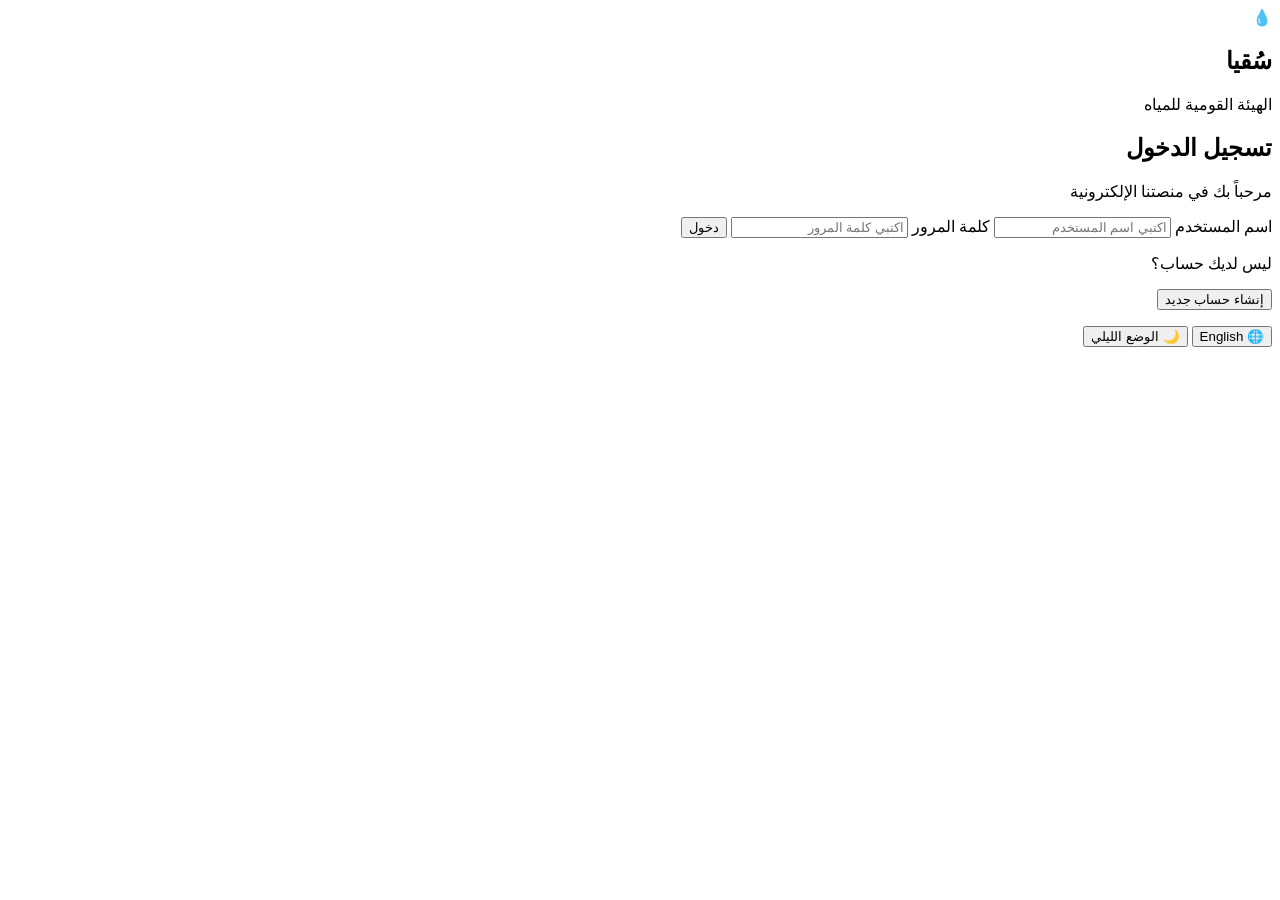
==== index.html @ 44ef97c0 "Add files via upload" ====
<!DOCTYPE html>
<html lang="ar" dir="rtl">

<head>
    <meta charset="UTF-8">
    <meta name="viewport" content="width=device-width, initial-scale=1.0">

    <title data-ar="تسجيل الدخول | سُقيا"
           data-en="Login | Sugia">تسجيل الدخول | سُقيا</title>

    <link rel="stylesheet" href="style.css">
</head>

<body data-page="login">

    <main class="login-page">

        <section class="login-card">

            <div class="water-logo">💧</div>

            <h1 data-ar="سُقيا" data-en="Sugia">سُقيا</h1>

            <p class="subtitle"
               data-ar="الهيئة القومية للمياه"
               data-en="National Water Authority">
                الهيئة القومية للمياه
            </p>

            <!-- تسجيل الدخول -->

            <section id="loginSection">

                <h2 data-ar="تسجيل الدخول"
                    data-en="Login">تسجيل الدخول</h2>

                <p data-ar="مرحباً بك في منصتنا الإلكترونية"
                   data-en="Welcome to our electronic platform">
                    مرحباً بك في منصتنا الإلكترونية
                </p>

                <form id="loginForm">

                    <label for="username"
                           data-ar="اسم المستخدم"
                           data-en="Username">
                        اسم المستخدم
                    </label>

                    <input
                        id="username"
                        type="text"
                        placeholder="اكتبي اسم المستخدم"
                        data-placeholder-ar="اكتبي اسم المستخدم"
                        data-placeholder-en="Enter your username"
                        required
                    >

                    <label for="password"
                           data-ar="كلمة المرور"
                           data-en="Password">
                        كلمة المرور
                    </label>

                    <input
                        id="password"
                        type="password"
                        placeholder="اكتبي كلمة المرور"
                        data-placeholder-ar="اكتبي كلمة المرور"
                        data-placeholder-en="Enter your password"
                        required
                    >

                    <button type="submit" class="btn"
                            data-ar="دخول"
                            data-en="Login">
                        دخول
                    </button>

                </form>

                <div class="register-area">

                    <p data-ar="ليس لديك حساب؟"
                       data-en="Don't have an account?">
                        ليس لديك حساب؟
                    </p>

                    <button
                        type="button"
                        id="showRegister"
                        class="btn secondary"
                        data-ar="إنشاء حساب جديد"
                        data-en="Create New Account">
                        إنشاء حساب جديد
                    </button>

                </div>

            </section>

            <!-- إنشاء حساب -->

            <section id="registerSection" hidden>

                <h2 data-ar="إنشاء حساب جديد"
                    data-en="Create New Account">
                    إنشاء حساب جديد
                </h2>

                <form id="registerForm">

                    <label for="newName"
                           data-ar="الاسم الكامل"
                           data-en="Full Name">
                        الاسم الكامل
                    </label>

                    <input
                        id="newName"
                        type="text"
                        placeholder="أدخلي الاسم الكامل"
                        data-placeholder-ar="أدخلي الاسم الكامل"
                        data-placeholder-en="Enter your full name"
                        required
                    >

                    <label for="newUsername"
                           data-ar="اسم المستخدم"
                           data-en="Username">
                        اسم المستخدم
                    </label>

                    <input
                        id="newUsername"
                        type="text"
                        placeholder="اختاري اسم مستخدم"
                        data-placeholder-ar="اختاري اسم مستخدم"
                        data-placeholder-en="Choose a username"
                        required
                    >

                    <label for="newPassword"
                           data-ar="كلمة المرور"
                           data-en="Password">
                        كلمة المرور
                    </label>

                    <input
                        id="newPassword"
                        type="password"
                        placeholder="اختاري كلمة مرور"
                        data-placeholder-ar="اختاري كلمة مرور"
                        data-placeholder-en="Choose a password"
                        required
                    >

                    <button type="submit" class="btn"
                            data-ar="حفظ الحساب"
                            data-en="Save Account">
                        حفظ الحساب
                    </button>

                    <button
                        type="button"
                        id="cancelRegister"
                        class="btn secondary"
                        data-ar="الرجوع لتسجيل الدخول"
                        data-en="Back to Login">
                        الرجوع لتسجيل الدخول
                    </button>

                </form>

            </section>

            <p id="authMessage" role="status"></p>

        </section>

    </main>

    <!-- أزرار اللغة والوضع الليلي -->

    <div class="page-tools">

        <button type="button"
                id="languageToggle"
                class="tool-button">
            🌐 English
        </button>

        <button type="button"
                id="themeToggle"
                class="tool-button">
            🌙 الوضع الليلي
        </button>

    </div>

    <script src="script.js"></script>

</body>
</html>
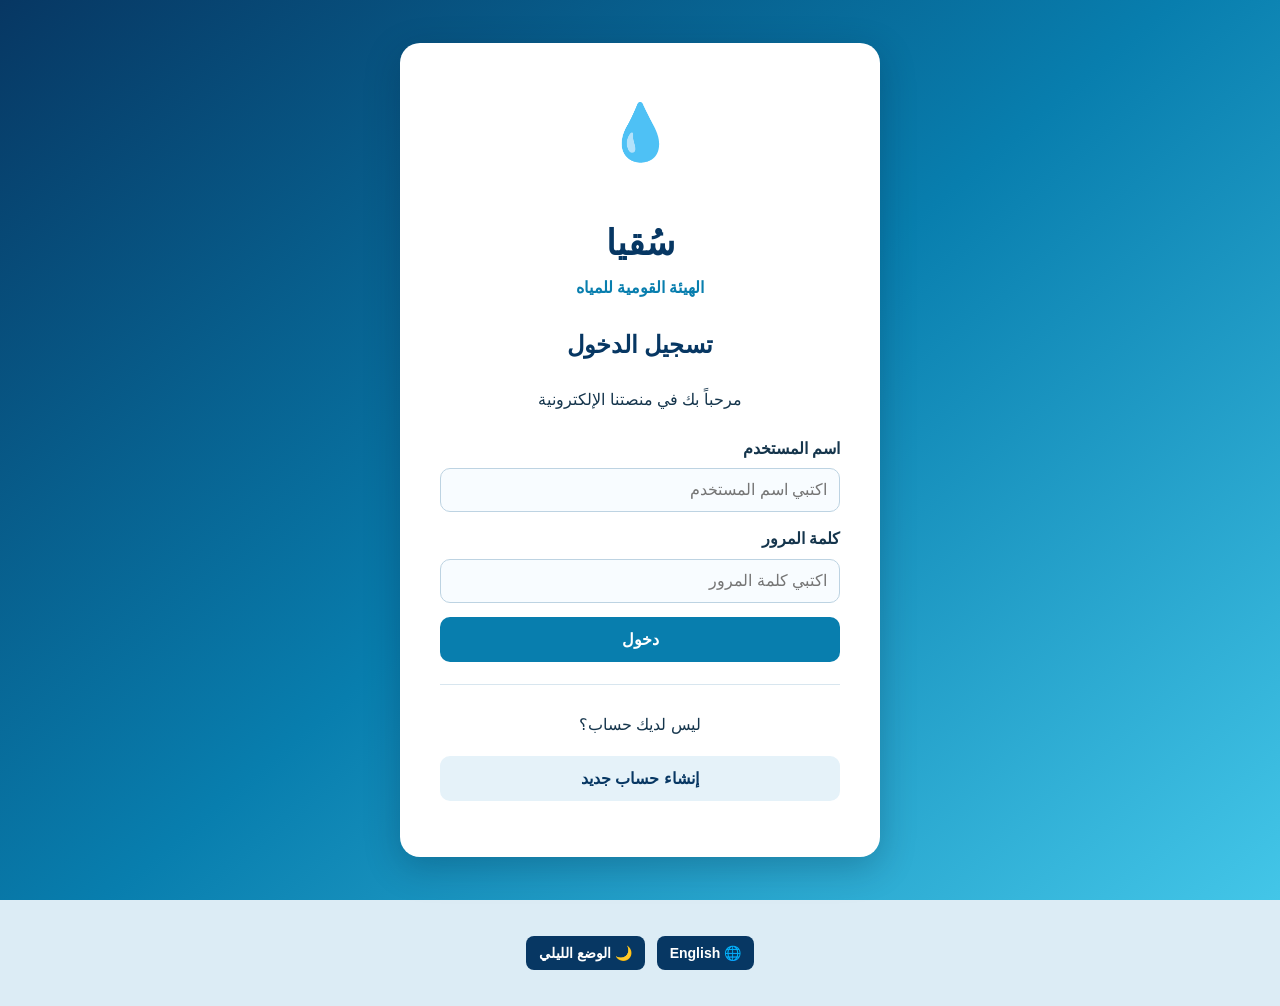
==== commit a05eaccd: "Update index.html" ====
--- a/index.html
+++ b/index.html
@@ -9,7 +9,7 @@
     <title data-ar="تسجيل الدخول | سُقيا"
            data-en="Login | Sugia">تسجيل الدخول | سُقيا</title>
 
-    <link rel="stylesheet" href="style.css">
+    <link rel="stylesheet" href="css/style.css">
 </head>
 
 <body data-page="login">
@@ -199,7 +199,7 @@
 
     </div>
 
-    <script src="script.js"></script>
+    <script src="js/script.js"></script>
 
 </body>
 </html>
--- a/css/style.css
+++ b/css/style.css
@@ -0,0 +1,1276 @@
+
+/* =========================================
+   SUKIA WEBSITE
+   National Water Authority
+   Responsive Design
+========================================= */
+
+
+/* =========================================
+   1. الألوان والإعدادات العامة
+========================================= */
+
+:root {
+    --navy: #073763;
+    --blue: #087eae;
+    --sky: #43c6e8;
+
+    --background: #dcecf5;
+    --text: #15354c;
+    --white: #ffffff;
+
+    --card: #ffffff;
+    --border: #bdd3e2;
+    --light-blue: #e5f2f9;
+}
+
+* {
+    box-sizing: border-box;
+}
+
+html {
+    width: 100%;
+    scroll-behavior: smooth;
+    overflow-x: hidden;
+}
+
+body {
+    margin: 0;
+    width: 100%;
+    min-width: 320px;
+    font-family: Tahoma, Arial, sans-serif;
+    background: var(--background);
+    color: var(--text);
+    line-height: 1.8;
+    overflow-x: hidden;
+}
+
+[hidden] {
+    display: none !important;
+}
+
+a {
+    color: inherit;
+    text-decoration: none;
+}
+
+img {
+    max-width: 100%;
+    height: auto;
+    display: block;
+}
+
+button,
+input,
+select,
+textarea {
+    font-family: inherit;
+    font-size: inherit;
+}
+
+button {
+    cursor: pointer;
+}
+
+
+/* =========================================
+   2. الحاويات العامة
+========================================= */
+
+.container {
+    width: 92%;
+    max-width: 1200px;
+    margin: 30px auto;
+}
+
+.section {
+    padding: 30px 20px;
+}
+
+.section-title {
+    color: var(--navy);
+    text-align: center;
+    margin: 25px 0;
+    font-size: 27px;
+}
+
+.content-card {
+    background: var(--card);
+    width: 100%;
+    max-width: 850px;
+    margin: 25px auto;
+    padding: 30px;
+    border-radius: 18px;
+    box-shadow: 0 5px 20px #07376318;
+}
+
+.content-card h1,
+.content-card h2,
+.content-card h3 {
+    color: var(--navy);
+}
+
+
+/* =========================================
+   3. الهيدر والقائمة الرئيسية
+========================================= */
+
+.header,
+.site-header {
+    width: 100%;
+    background: linear-gradient(
+        120deg,
+        var(--navy),
+        var(--blue)
+    );
+
+    color: white;
+    padding: 14px 5%;
+    position: relative;
+    z-index: 100;
+
+    box-shadow: 0 4px 15px #07376330;
+}
+
+.header {
+    display: flex;
+    align-items: center;
+    justify-content: space-between;
+    gap: 15px;
+}
+
+.site-header .header-content {
+    display: flex;
+    align-items: center;
+    justify-content: space-between;
+    gap: 15px;
+    width: 100%;
+}
+
+.brand,
+.site-header .logo h1 {
+    font-size: 25px;
+    font-weight: bold;
+    color: white;
+    margin: 0;
+}
+
+.site-header .logo p {
+    color: white;
+    margin: 0;
+}
+
+
+/* زر الهامبرغر */
+
+.menu-button,
+.site-header .menu-button {
+    border: 1px solid #ffffff80;
+    border-radius: 10px;
+    background: #ffffff20;
+    color: white;
+    padding: 5px 14px;
+    font-size: 27px;
+    cursor: pointer;
+}
+
+
+/* القائمة */
+
+.menu,
+.site-header .menu {
+    display: none;
+    position: absolute;
+    top: 100%;
+    left: 12px;
+    right: 12px;
+
+    background: var(--navy);
+    padding: 10px;
+
+    border-radius: 0 0 14px 14px;
+    z-index: 1000;
+
+    box-shadow: 0 8px 18px #0003;
+}
+
+.menu.open,
+.site-header .menu.open {
+    display: flex;
+    flex-direction: column;
+}
+
+.menu a,
+.site-header .menu a {
+    display: block;
+    color: white;
+    padding: 10px 14px;
+    border-radius: 8px;
+}
+
+.menu a:hover,
+.site-header .menu a:hover {
+    background: var(--blue);
+}
+
+
+/* =========================================
+   4. الصفحة الرئيسية
+========================================= */
+
+.hero {
+    background: linear-gradient(
+        120deg,
+        var(--navy),
+        var(--blue),
+        var(--sky)
+    );
+
+    color: white;
+    padding: 55px 25px;
+    text-align: center;
+    border-radius: 20px;
+    margin-bottom: 30px;
+}
+
+.hero h1 {
+    font-size: clamp(25px, 4vw, 40px);
+    margin-top: 0;
+    color: white;
+}
+
+.hero p {
+    font-size: 18px;
+    color: white;
+}
+
+
+/* =========================================
+   5. البطاقات والخدمات
+========================================= */
+
+.services {
+    display: grid;
+    grid-template-columns: repeat(
+        auto-fit,
+        minmax(min(100%, 220px), 1fr)
+    );
+
+    gap: 20px;
+}
+
+.service-card,
+.info-card {
+    border-radius: 16px;
+    padding: 22px;
+}
+
+.service-card {
+    background: var(--card);
+    text-align: center;
+
+    border-bottom: 4px solid var(--sky);
+
+    box-shadow: 0 5px 20px #07376318;
+    transition: 0.3s;
+}
+
+.service-card:hover {
+    transform: translateY(-5px);
+}
+
+.service-card span {
+    font-size: 38px;
+}
+
+.service-card h3 {
+    color: var(--navy);
+}
+
+
+/* =========================================
+   6. صفحة تسجيل الدخول وإنشاء الحساب
+========================================= */
+
+.login-page {
+    min-height: 100vh;
+
+    display: flex;
+    align-items: center;
+    justify-content: center;
+
+    padding: 25px;
+
+    background: linear-gradient(
+        140deg,
+        var(--navy),
+        var(--blue),
+        var(--sky)
+    );
+}
+
+.login-card {
+    background: var(--card);
+
+    width: 100%;
+    max-width: 460px;
+
+    padding: 35px;
+
+    border-radius: 20px;
+
+    text-align: center;
+
+    box-shadow: 0 10px 35px #001c3540;
+}
+
+.water-logo {
+    font-size: 55px;
+}
+
+.login-card h1 {
+    color: var(--navy);
+    margin-bottom: 0;
+    font-size: 35px;
+}
+
+.login-card h2 {
+    color: var(--navy);
+}
+
+.subtitle {
+    color: var(--blue);
+    font-weight: bold;
+    margin-top: 0;
+}
+
+
+/* =========================================
+   7. النماذج وحقول الإدخال
+========================================= */
+
+#loginForm,
+#registerForm {
+    text-align: right;
+    margin-top: 20px;
+}
+
+#loginForm label,
+#registerForm label,
+.form-card label,
+.content-card label {
+    display: block;
+    font-weight: bold;
+    margin: 13px 0 5px;
+    color: var(--text);
+}
+
+input,
+select,
+textarea {
+    display: block;
+    width: 100%;
+    max-width: 100%;
+
+    padding: 12px;
+
+    border: 1px solid var(--border);
+    border-radius: 10px;
+
+    background: #f8fcff;
+    color: var(--text);
+
+    margin-bottom: 12px;
+}
+
+input:focus,
+select:focus,
+textarea:focus {
+    outline: 2px solid var(--sky);
+    border-color: var(--blue);
+}
+
+textarea {
+    resize: vertical;
+    min-height: 110px;
+}
+
+
+/* =========================================
+   8. الأزرار
+========================================= */
+
+.btn {
+    display: block;
+    width: 100%;
+
+    border: 0;
+    border-radius: 10px;
+
+    padding: 13px 18px;
+    margin-top: 14px;
+
+    text-align: center;
+
+    cursor: pointer;
+
+    background: var(--blue);
+    color: white;
+
+    font-weight: bold;
+    transition: 0.3s;
+}
+
+.btn:hover {
+    background: var(--navy);
+}
+
+.btn.secondary {
+    background: var(--light-blue);
+    color: var(--navy);
+}
+
+.btn.secondary:hover {
+    background: var(--sky);
+    color: white;
+}
+
+
+/* =========================================
+   9. إنشاء حساب
+========================================= */
+
+.register-area {
+    border-top: 1px solid #d8e6ef;
+    margin-top: 22px;
+    padding-top: 10px;
+}
+
+#authMessage {
+    color: var(--blue);
+    font-weight: bold;
+    overflow-wrap: anywhere;
+}
+
+
+/* =========================================
+   10. صفحات النماذج والطلبات
+========================================= */
+
+.form-hero {
+    padding: 30px 20px;
+    text-align: center;
+
+    color: white;
+
+    border-radius: 18px;
+
+    background: linear-gradient(
+        120deg,
+        var(--navy),
+        var(--blue),
+        var(--sky)
+    );
+
+    margin-bottom: 25px;
+}
+
+.form-hero h1 {
+    color: white;
+    margin: 5px 0;
+}
+
+.form-card {
+    width: 100%;
+    max-width: 760px;
+    margin: auto;
+
+    background: var(--card);
+    padding: 30px;
+
+    border-radius: 18px;
+    box-shadow: 0 5px 20px #07376318;
+}
+
+.form-card input,
+.form-card select,
+.form-card textarea,
+.content-card select,
+.content-card textarea {
+    width: 100%;
+    padding: 13px;
+
+    border: 1px solid var(--border);
+    border-radius: 10px;
+
+    background: #f8fcff;
+    color: var(--text);
+}
+
+.form-card label {
+    color: var(--text);
+}
+
+.status-message {
+    margin-top: 16px;
+    font-weight: bold;
+    color: var(--blue);
+    overflow-wrap: anywhere;
+}
+
+
+/* =========================================
+   11. بطاقات المعلومات
+========================================= */
+
+.info-card {
+    margin-top: 18px;
+    background: #e9f5fb;
+    color: var(--text);
+
+    border-right: 4px solid var(--sky);
+}
+
+
+/* =========================================
+   12. صفحة تواصل معنا
+========================================= */
+
+.contact-intro {
+    text-align: center;
+
+    background: linear-gradient(
+        135deg,
+        var(--navy),
+        var(--blue)
+    );
+
+    color: white;
+    padding: 35px 20px;
+
+    border-radius: 18px;
+    margin-bottom: 25px;
+}
+
+.contact-intro h2 {
+    color: white;
+    font-size: 28px;
+}
+
+.contact-intro p {
+    color: #e5f6ff;
+    line-height: 1.9;
+}
+
+.contact-layout {
+    display: grid;
+    grid-template-columns: minmax(0, 2fr) minmax(220px, 1fr);
+    gap: 22px;
+    align-items: start;
+}
+
+.contact-info,
+.contact-form-section {
+    background: #dceef8;
+
+    border: 1px solid #a9d4ec;
+    border-radius: 16px;
+
+    padding: 25px;
+    margin-bottom: 25px;
+}
+
+.contact-info h3,
+.contact-form-section h3 {
+    color: var(--navy);
+    font-size: 22px;
+
+    border-right: 5px solid var(--blue);
+    padding-right: 12px;
+}
+
+.contact-info p {
+    color: #164766;
+    border-bottom: 1px solid #b8d8e9;
+    padding-bottom: 8px;
+    line-height: 2.2;
+}
+
+.contact-form-section form {
+    display: flex;
+    flex-direction: column;
+    gap: 12px;
+}
+
+.contact-form-section label {
+    color: var(--navy);
+    font-weight: bold;
+}
+
+.contact-form-section input,
+.contact-form-section select,
+.contact-form-section textarea {
+    background: #f2f9fd;
+    color: var(--text);
+    border: 1px solid #8bbbd5;
+}
+
+.contact-form-section .btn {
+    background: #075985;
+    color: white;
+}
+
+.contact-form-section .btn:hover {
+    background: #0e7490;
+}
+
+#contactStatus {
+    color: #087443;
+    font-weight: bold;
+    text-align: center;
+}
+
+.site-footer,
+.footer {
+    background: var(--navy);
+    color: white;
+
+    text-align: center;
+    padding: 20px;
+
+    margin-top: 35px;
+    line-height: 1.8;
+}
+
+
+/* =========================================
+   13. أزرار إعدادات الموقع
+========================================= */
+
+.page-tools,
+.home-tools {
+    display: flex;
+    align-items: center;
+    flex-wrap: wrap;
+    gap: 12px;
+    margin: 18px 0;
+}
+
+.page-tools {
+    justify-content: center;
+}
+
+.home-tools {
+    justify-content: flex-start;
+}
+
+.tool-button {
+    background: #e0f2fe;
+    color: var(--navy);
+
+    border: 2px solid var(--sky);
+    border-radius: 10px;
+
+    padding: 11px 16px;
+
+    font-size: 15px;
+    font-weight: bold;
+
+    cursor: pointer;
+    transition: 0.3s;
+}
+
+.tool-button:hover {
+    background: var(--blue);
+    color: white;
+}
+
+
+/* =========================================
+   14. الوضع الليلي
+========================================= */
+
+html.dark-mode body {
+    background: #101827;
+    color: #e5edf7;
+}
+
+html.dark-mode .header,
+html.dark-mode .site-header,
+html.dark-mode .footer,
+html.dark-mode .site-footer {
+    background: #071426;
+    color: white;
+}
+
+html.dark-mode .login-card,
+html.dark-mode .content-card,
+html.dark-mode .service-card,
+html.dark-mode .form-card {
+    background: #1c2d40;
+    color: #e8f3fc;
+}
+
+html.dark-mode .login-card h1,
+html.dark-mode .login-card h2,
+html.dark-mode .content-card h1,
+html.dark-mode .content-card h2,
+html.dark-mode .content-card h3,
+html.dark-mode .section-title,
+html.dark-mode .service-card h3,
+html.dark-mode .form-card label {
+    color: #7edcff;
+}
+
+html.dark-mode .hero {
+    background: #1e293b;
+}
+
+html.dark-mode .hero h1,
+html.dark-mode .hero p {
+    color: white;
+}
+
+html.dark-mode .info-card {
+    background: #243b50;
+    color: #e8f3fc;
+}
+
+html.dark-mode input,
+html.dark-mode select,
+html.dark-mode textarea {
+    background: #142336;
+    color: white;
+    border-color: #45647c;
+}
+
+html.dark-mode .subtitle,
+html.dark-mode .status-message {
+    color: #7edcff;
+}
+
+html.dark-mode .btn.secondary {
+    background: #29465e;
+    color: white;
+}
+
+html.dark-mode .register-area {
+    border-color: #45647c;
+}
+
+html.dark-mode .contact-info,
+html.dark-mode .contact-form-section {
+    background: #1c2d40;
+    color: white;
+    border-color: #45647c;
+}
+
+html.dark-mode .contact-info h3,
+html.dark-mode .contact-form-section h3,
+html.dark-mode .contact-form-section label {
+    color: #7edcff;
+}
+
+html.dark-mode .contact-info p {
+    color: #e8f3fc;
+    border-color: #45647c;
+}
+
+html.dark-mode .tool-button {
+    background: #1e293b;
+    color: white;
+    border-color: var(--sky);
+}
+
+
+/* =========================================
+   15. تصميم اللابتوب والكمبيوتر
+========================================= */
+
+@media screen and (min-width: 901px) {
+
+    .container {
+        width: 90%;
+        max-width: 1250px;
+        margin: 40px auto;
+    }
+
+    .header,
+    .site-header {
+        padding: 16px 5%;
+    }
+
+    .menu-button,
+    .site-header .menu-button {
+        display: none;
+    }
+
+    .menu,
+    .site-header .menu {
+        display: flex;
+        position: static;
+
+        flex-direction: row;
+        align-items: center;
+
+        background: transparent;
+        padding: 0;
+
+        box-shadow: none;
+    }
+
+    .menu a,
+    .site-header .menu a {
+        padding: 10px 12px;
+    }
+
+    .content-card {
+        padding: 35px;
+    }
+
+    .services {
+        grid-template-columns: repeat(3, 1fr);
+        gap: 25px;
+    }
+
+    .login-card {
+        max-width: 480px;
+        padding: 40px;
+    }
+
+    .hero {
+        padding: 65px 35px;
+    }
+
+}
+
+
+/* =========================================
+   16. تصميم التابلت
+========================================= */
+
+@media screen and (min-width: 601px)
+and (max-width: 900px) {
+
+    .container {
+        width: 94%;
+        margin: 25px auto;
+    }
+
+    .header,
+    .site-header {
+        padding: 13px 3%;
+    }
+
+    .services {
+        grid-template-columns: repeat(2, 1fr);
+    }
+
+    .content-card {
+        padding: 25px;
+    }
+
+    .contact-layout {
+        grid-template-columns: 1fr 1fr;
+    }
+
+    .hero {
+        padding: 40px 20px;
+    }
+
+}
+
+
+/* =========================================
+   17. تصميم الموبايل
+========================================= */
+
+@media screen and (max-width: 600px) {
+
+    .container {
+        width: 94%;
+        margin: 18px auto;
+    }
+
+    .header,
+    .site-header {
+        padding: 12px 4%;
+    }
+
+    .brand,
+    .site-header .logo h1 {
+        font-size: 21px;
+    }
+
+    .menu-button,
+    .site-header .menu-button {
+        display: block;
+    }
+
+    .services {
+        grid-template-columns: 1fr;
+        gap: 15px;
+    }
+
+    .content-card,
+    .form-card {
+        padding: 20px 15px;
+    }
+
+    .section {
+        padding: 20px 12px;
+    }
+
+    h1 {
+        font-size: 25px;
+    }
+
+    h2 {
+        font-size: 21px;
+    }
+
+    h3 {
+        font-size: 18px;
+    }
+
+    .hero {
+        padding: 30px 15px;
+    }
+
+    .hero p {
+        font-size: 15px;
+    }
+
+    .login-page {
+        padding: 15px;
+    }
+
+    .login-card {
+        padding: 25px 18px;
+    }
+
+    .contact-layout {
+        grid-template-columns: 1fr;
+    }
+
+    .contact-intro {
+        padding: 25px 15px;
+    }
+
+    .contact-intro h2 {
+        font-size: 23px;
+    }
+
+    .contact-info,
+    .contact-form-section {
+        padding: 18px;
+    }
+
+    .home-tools {
+        justify-content: center;
+    }
+
+    .tool-button {
+        flex: 1;
+        min-width: 130px;
+    }
+
+}
+
+
+/* =========================================
+   18. الشاشات الكبيرة جداً
+========================================= */
+
+@media screen and (min-width: 1400px) {
+
+    .container {
+        max-width: 1350px;
+    }
+
+    .hero {
+        padding: 75px 40px;
+    }
+
+}
+
+/* =====================================
+   تحسين الصفحة الرئيسية - SUKIA
+===================================== */
+
+.hero {
+    min-height: 320px;
+
+    display: flex;
+    align-items: center;
+    justify-content: center;
+
+    background:
+        linear-gradient(
+            120deg,
+            rgba(7,55,99,0.95),
+            rgba(8,126,174,0.88),
+            rgba(67,198,232,0.85)
+        );
+
+    border-radius: 22px;
+    padding: 45px 25px;
+    text-align: center;
+}
+
+.hero-content {
+    width: 100%;
+    max-width: 850px;
+    margin: auto;
+}
+
+.hero-icon {
+    display: block;
+    font-size: 55px;
+    margin-bottom: 10px;
+}
+
+.hero h1 {
+    color: white;
+    font-size: clamp(26px, 3vw, 42px);
+}
+
+.hero h2 {
+    color: white;
+    font-size: clamp(20px, 2vw, 28px);
+}
+
+.hero p {
+    color: white;
+    font-size: 18px;
+}
+
+.services-section {
+    margin-top: 35px;
+}
+
+.services {
+    grid-template-columns: repeat(3, minmax(0, 1fr));
+    gap: 25px;
+}
+
+.service-card {
+    display: block;
+    padding: 28px 20px;
+    min-height: 190px;
+    text-align: center;
+}
+
+.service-card span {
+    display: block;
+    font-size: 42px;
+    margin-bottom: 10px;
+}
+
+.service-card h3 {
+    font-size: 20px;
+}
+
+.service-card p {
+    line-height: 1.9;
+}
+
+@media screen and (min-width: 1400px) {
+    .hero {
+        min-height: 380px;
+    }
+
+    .services {
+        grid-template-columns: repeat(3, minmax(0, 1fr));
+    }
+}
+
+@media screen and (min-width: 601px)
+and (max-width: 900px) {
+    .services {
+        grid-template-columns: repeat(2, minmax(0, 1fr));
+    }
+}
+
+@media screen and (max-width: 600px) {
+    .hero {
+        min-height: 250px;
+        padding: 30px 15px;
+    }
+
+    .services {
+        grid-template-columns: 1fr;
+    }
+
+    .service-card {
+        min-height: auto;
+    }
+}
+
+/* أدوات اللغة والوضع الليلي في صفحة من نحن */
+.page-tools {
+  display: flex;
+  justify-content: center;
+  align-items: center;
+  gap: 12px;
+  padding: 18px;
+  flex-wrap: wrap;
+}
+
+.tool-button {
+  border: none;
+  border-radius: 10px;
+  padding: 11px 20px;
+  background: var(--navy, #073763);
+  color: #ffffff;
+  font-size: 16px;
+  font-weight: bold;
+  cursor: pointer;
+  transition: background 0.3s, transform 0.2s;
+}
+
+.tool-button:hover {
+  background: var(--blue, #087eae);
+  transform: translateY(-2px);
+}
+
+/* الوضع الليلي */
+html.dark-mode body {
+  background: #101923;
+  color: #e8f1f8;
+}
+
+html.dark-mode .header {
+  background: #071d30;
+  color: #ffffff;
+}
+
+html.dark-mode .content-card {
+  background: #1b2b3a;
+  color: #e8f1f8;
+}
+
+html.dark-mode .content-card h1,
+html.dark-mode .content-card h2,
+html.dark-mode .content-card p,
+html.dark-mode .content-card li {
+  color: #e8f1f8;
+}
+
+html.dark-mode .footer {
+  background: #071d30;
+  color: #e8f1f8;
+}
+
+html.dark-mode .menu {
+  background: #071d30;
+}
+
+html.dark-mode .menu a {
+  color: #ffffff;
+}
+
+html.dark-mode .menu a:hover {
+  background: #164564;
+}
+
+html.dark-mode .btn {
+  color: #ffffff;
+}
+
+/* أزرار اللغة والوضع الليلي */
+.page-tools {
+  display: flex;
+  justify-content: center;
+  align-items: center;
+  gap: 12px;
+  flex-wrap: wrap;
+  padding: 18px;
+}
+
+.tool-button {
+  padding: 11px 18px;
+  border: none;
+  border-radius: 10px;
+  background: var(--navy, #073763);
+  color: #fff;
+  font-size: 15px;
+  font-weight: bold;
+  cursor: pointer;
+}
+
+.tool-button:hover {
+  background: var(--blue, #087eae);
+}
+
+/* ألوان صفحة من نحن في الوضع الليلي */
+html.dark-mode body {
+  background: #101923;
+  color: #e8f1f8;
+}
+
+html.dark-mode .content-card {
+  background: #1b2b3a;
+  color: #e8f1f8;
+}
+
+html.dark-mode .content-card h1,
+html.dark-mode .content-card h2,
+html.dark-mode .content-card p,
+html.dark-mode .content-card li {
+  color: #e8f1f8;
+}
+
+html.dark-mode .footer,
+html.dark-mode .header {
+  background: #071d30;
+  color: #fff;
+}
+
+html.dark-mode .menu {
+  background: #071d30;
+}
+
+html.dark-mode .menu a {
+  color: #fff;
+}
+
+html.dark-mode .menu a:hover {
+  background: #164564;
+}
+/* ترتيب الأزرار أعلى الصفحة */
+.header {
+  display: flex;
+  align-items: center;
+  justify-content: space-between;
+  gap: 12px;
+  flex-wrap: wrap;
+}
+
+.header-tools {
+  display: flex;
+  align-items: center;
+  gap: 8px;
+}
+
+.tool-button {
+  padding: 9px 13px;
+  border: none;
+  border-radius: 8px;
+  background: var(--navy);
+  color: white;
+  font-size: 14px;
+  cursor: pointer;
+}
+
+/* الشاشات الصغيرة */
+@media (max-width: 600px) {
+  .header-tools {
+    gap: 5px;
+  }
+
+  .tool-button {
+    padding: 8px 9px;
+    font-size: 12px;
+  }
+}
